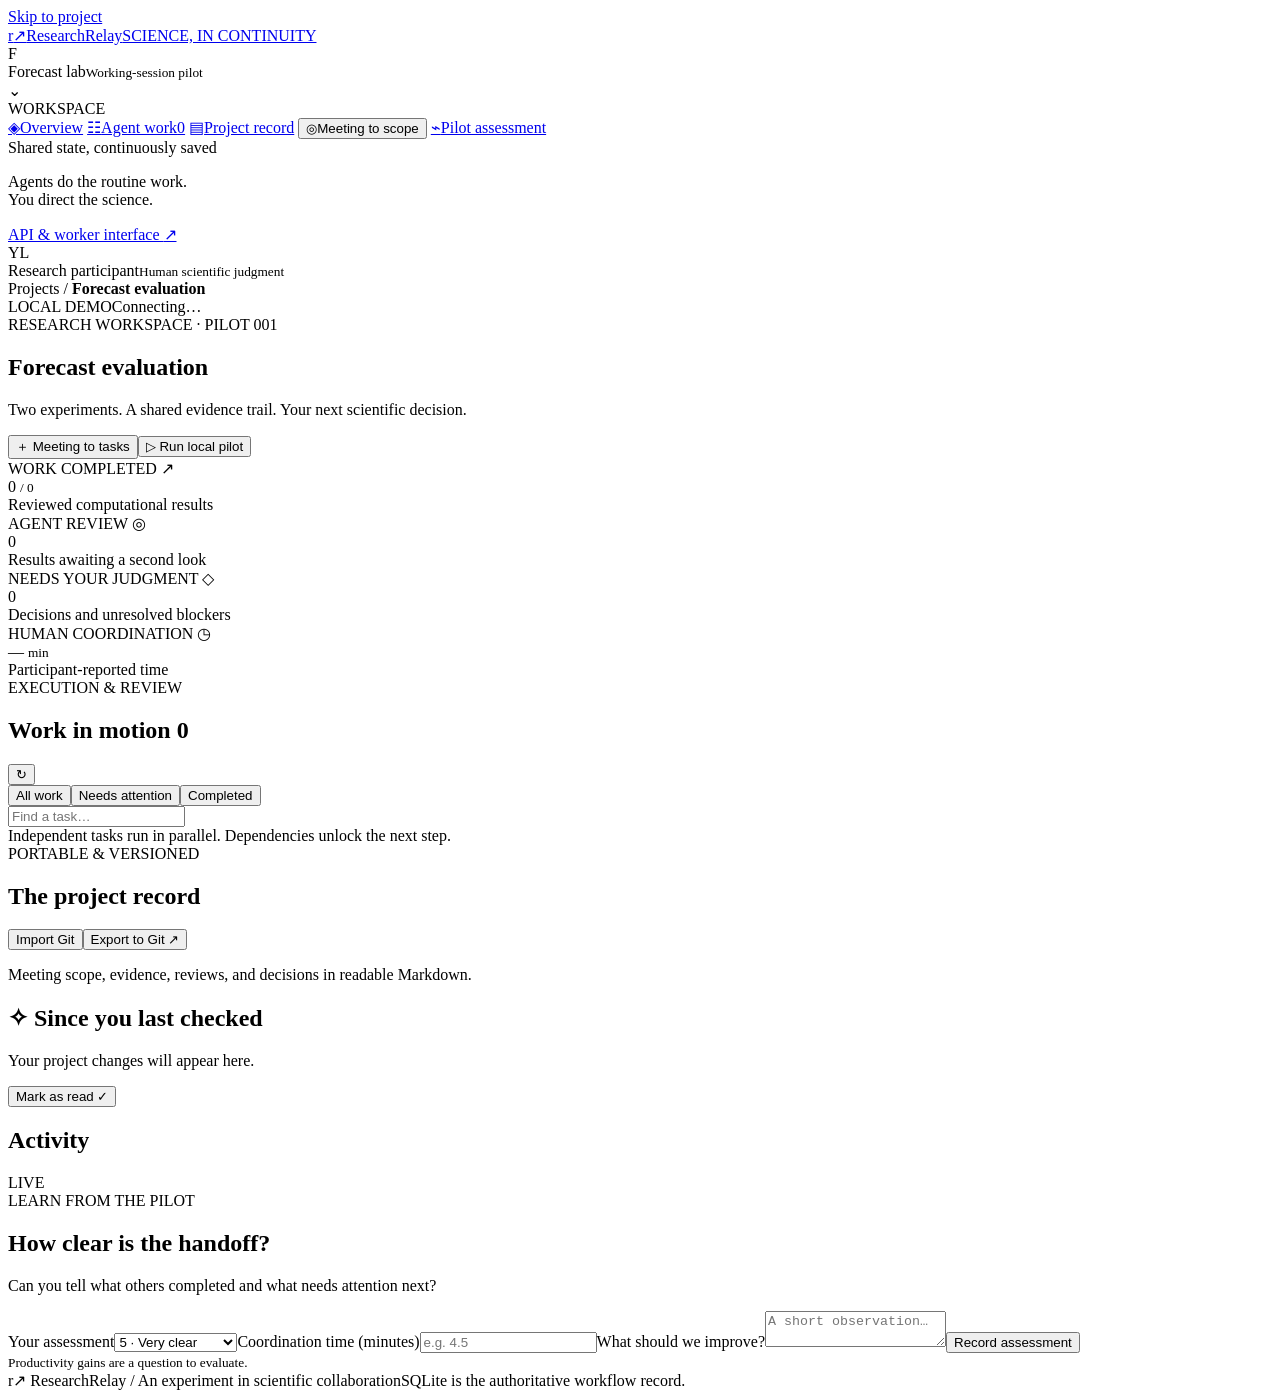
==== researchrelay/static/index.html @ 4f518f79 "Rename application and package to ResearchRelay" ====
<!doctype html>
<html lang="en">
<head>
  <meta charset="utf-8">
  <meta name="viewport" content="width=device-width, initial-scale=1">
  <meta name="theme-color" content="#122b32">
  <meta name="description" content="ResearchRelay keeps scientific agents, evidence, and human decisions in one shared project record.">
  <title>ResearchRelay · Scientific collaboration</title>
  <link rel="icon" href="/static/favicon.svg" type="image/svg+xml">
  <link rel="stylesheet" href="/static/styles.css">
  <script defer src="/static/app.js"></script>
</head>
<body>
  <a class="skip-link" href="#main">Skip to project</a>
  <aside class="sidebar">
    <a href="/" class="brand" aria-label="ResearchRelay home"><span class="brand-mark">r<span>↗</span></span><span>ResearchRelay<span class="brand-caption">SCIENCE, IN CONTINUITY</span></span></a>
    <div class="workspace-picker"><span class="workspace-icon">F</span><div>Forecast lab<small>Working-session pilot</small></div><span class="muted">⌄</span></div>
    <span class="nav-label">WORKSPACE</span>
    <nav aria-label="Project navigation">
      <a class="nav-link selected" href="#overview"><span>◈</span>Overview</a>
      <a class="nav-link" href="#work"><span>☷</span>Agent work<span id="nav-task-count" class="nav-count">0</span></a>
      <a class="nav-link" href="#record"><span>▤</span>Project record</a>
      <button class="nav-link" id="nav-meeting"><span>◎</span>Meeting to scope</button>
      <a class="nav-link" href="#assessment"><span>⌁</span>Pilot assessment</a>
    </nav>
    <div class="sidebar-context"><span class="live-dot"></span> Shared state, continuously saved<p>Agents do the routine work.<br>You direct the science.</p></div>
    <div class="sidebar-bottom"><a href="/docs" target="_blank" rel="noopener">API & worker interface <span>↗</span></a><div class="person"><span class="avatar human">YL</span><div>Research participant<small>Human scientific judgment</small></div></div></div>
  </aside>

  <div class="app-shell">
    <header class="topbar"><div class="breadcrumb">Projects <span>/</span> <strong id="project-label">Forecast evaluation</strong></div><div class="topbar-right"><span class="local-badge"><span class="live-dot"></span> LOCAL DEMO</span><span id="connection-status" class="connection-status">Connecting…</span></div></header>
    <main id="main">
      <section id="overview" class="page-heading"><div><div class="eyebrow">RESEARCH WORKSPACE <span>·</span> PILOT 001</div><h1>Forecast evaluation</h1><p>Two experiments. A shared evidence trail. Your next scientific decision.</p></div><div class="heading-actions"><button id="meeting-button" class="button secondary"><span>＋</span> Meeting to tasks</button><button id="pilot-button" class="button primary"><span>▷</span> Run local pilot</button></div></section>
      <div id="notice" class="notice" role="status" hidden></div>
      <section class="stats" aria-label="Project status">
        <article class="stat"><div class="stat-label">WORK COMPLETED <span>↗</span></div><div class="stat-value" id="stat-completed">0 <small>/ 0</small></div><div class="stat-detail">Reviewed computational results</div></article>
        <article class="stat"><div class="stat-label">AGENT REVIEW <span>◎</span></div><div class="stat-value" id="stat-review">0</div><div class="stat-detail">Results awaiting a second look</div></article>
        <article class="stat"><div class="stat-label">NEEDS YOUR JUDGMENT <span>◇</span></div><div class="stat-value accent" id="stat-attention">0</div><div class="stat-detail">Decisions and unresolved blockers</div></article>
        <article class="stat"><div class="stat-label">HUMAN COORDINATION <span>◷</span></div><div class="stat-value" id="stat-time">— <small>min</small></div><div class="stat-detail">Participant-reported time</div></article>
      </section>

      <section id="decision-section" class="decision-section" aria-label="Human scientific decisions"></section>
      <div class="workspace-grid">
        <div class="main-column">
          <section id="work" class="panel work-panel"><div class="panel-heading"><div><div class="eyebrow">EXECUTION & REVIEW</div><h2>Work in motion <span id="work-count" class="count-pill">0</span></h2></div><button id="refresh-button" class="icon-button" title="Refresh project" aria-label="Refresh project">↻</button></div><div class="work-toolbar"><div class="tabs" role="group" aria-label="Filter tasks"><button class="tab active" data-filter="all">All work</button><button class="tab" data-filter="attention">Needs attention</button><button class="tab" data-filter="completed">Completed</button></div><input id="task-search" class="search" type="search" placeholder="Find a task…" aria-label="Find a task"></div><div id="task-list" class="task-list"></div><div class="panel-foot"><span class="live-dot"></span> Independent tasks run in parallel. Dependencies unlock the next step.</div></section>
          <section id="record" class="panel record-panel"><div class="panel-heading"><div><div class="eyebrow">PORTABLE & VERSIONED</div><h2>The project record</h2></div><div class="record-actions"><button id="import-button" class="text-button" title="Import artifact updates from the configured local repository">Import Git</button><button id="export-button" class="text-button">Export to Git ↗</button></div></div><p class="section-intro">Meeting scope, evidence, reviews, and decisions in readable Markdown.</p><div id="artifact-list" class="artifact-list"></div></section>
        </div>
        <aside class="right-column">
          <section class="panel catchup-panel"><div class="panel-heading"><h2><span class="small-icon">✧</span> Since you last checked</h2></div><p id="catchup-text">Your project changes will appear here.</p><button id="mark-seen-button" class="text-button">Mark as read <span>✓</span></button></section>
          <section class="panel activity-panel"><div class="panel-heading"><h2>Activity</h2><span class="live-tag">LIVE</span></div><div id="activity-list" class="activity-list"></div></section>
          <section id="assessment" class="panel assessment-panel"><div class="panel-heading"><div><div class="eyebrow">LEARN FROM THE PILOT</div><h2>How clear is the handoff?</h2></div></div><p>Can you tell what others completed and what needs attention next?</p><form id="assessment-form"><label for="assessment-rating">Your assessment</label><select id="assessment-rating"><option value="5">5 · Very clear</option><option value="4">4 · Mostly clear</option><option value="3">3 · Some gaps</option><option value="2">2 · Hard to follow</option><option value="1">1 · Unclear</option></select><label for="coordination-time">Coordination time (minutes)</label><input id="coordination-time" type="number" min="0" step="0.5" placeholder="e.g. 4.5"><label for="assessment-note">What should we improve?</label><textarea id="assessment-note" rows="2" placeholder="A short observation…"></textarea><button class="button secondary full-width" type="submit">Record assessment</button></form><small>Productivity gains are a question to evaluate.</small></section>
        </aside>
      </div>
      <footer class="footer"><span><span class="brand-mini">r↗</span> ResearchRelay <span class="footer-separator">/</span> An experiment in scientific collaboration</span><span id="footer-state">SQLite is the authoritative workflow record.</span></footer>
    </main>
  </div>

  <dialog id="meeting-dialog" class="wide-dialog"><div class="dialog-head"><div><div class="eyebrow">FROM CONVERSATION TO SHARED SCOPE</div><h2>Meeting to tasks</h2></div><button class="icon-button close-dialog" aria-label="Close meeting dialog">×</button></div><div class="dialog-content"><form id="meeting-form"><p class="section-intro">Paste meeting notes or upload a text/Markdown file. Review the proposed scope before agents begin.</p><label for="meeting-notes">Meeting notes</label><textarea id="meeting-notes" rows="9" placeholder="Decisions, proposed work, owners, and open questions…" required></textarea><div class="form-row"><label class="file-picker">↑ Upload notes<input id="meeting-upload" type="file" accept=".txt,.md,.markdown,text/plain,text/markdown"></label><button type="submit" class="button primary">Extract meeting artifacts →</button></div></form><section id="meeting-preview" hidden><div class="review-banner">Review the scope <span>Explicit meeting outcomes and agent inferences are labeled separately.</span></div><div id="meeting-summary"></div><h3>Agreed decisions & rationale</h3><div id="meeting-decisions"></div><h3>Proposed tasks <small>Edit before authorizing execution</small></h3><div id="proposal-list"></div><h3>Open scientific questions</h3><div id="meeting-questions"></div><button id="approve-scope-button" class="button primary full-width">Approve edited scope & queue tasks</button></section></div></dialog>
  <dialog id="detail-dialog" class="wide-dialog"><div class="dialog-head"><div><div id="detail-eyebrow" class="eyebrow">PROJECT RECORD</div><h2 id="detail-title">Artifact</h2></div><button class="icon-button close-dialog" aria-label="Close details">×</button></div><div id="detail-content" class="dialog-content"></div></dialog>
  <div id="toast" class="toast" role="status" hidden></div>
</body>
</html>
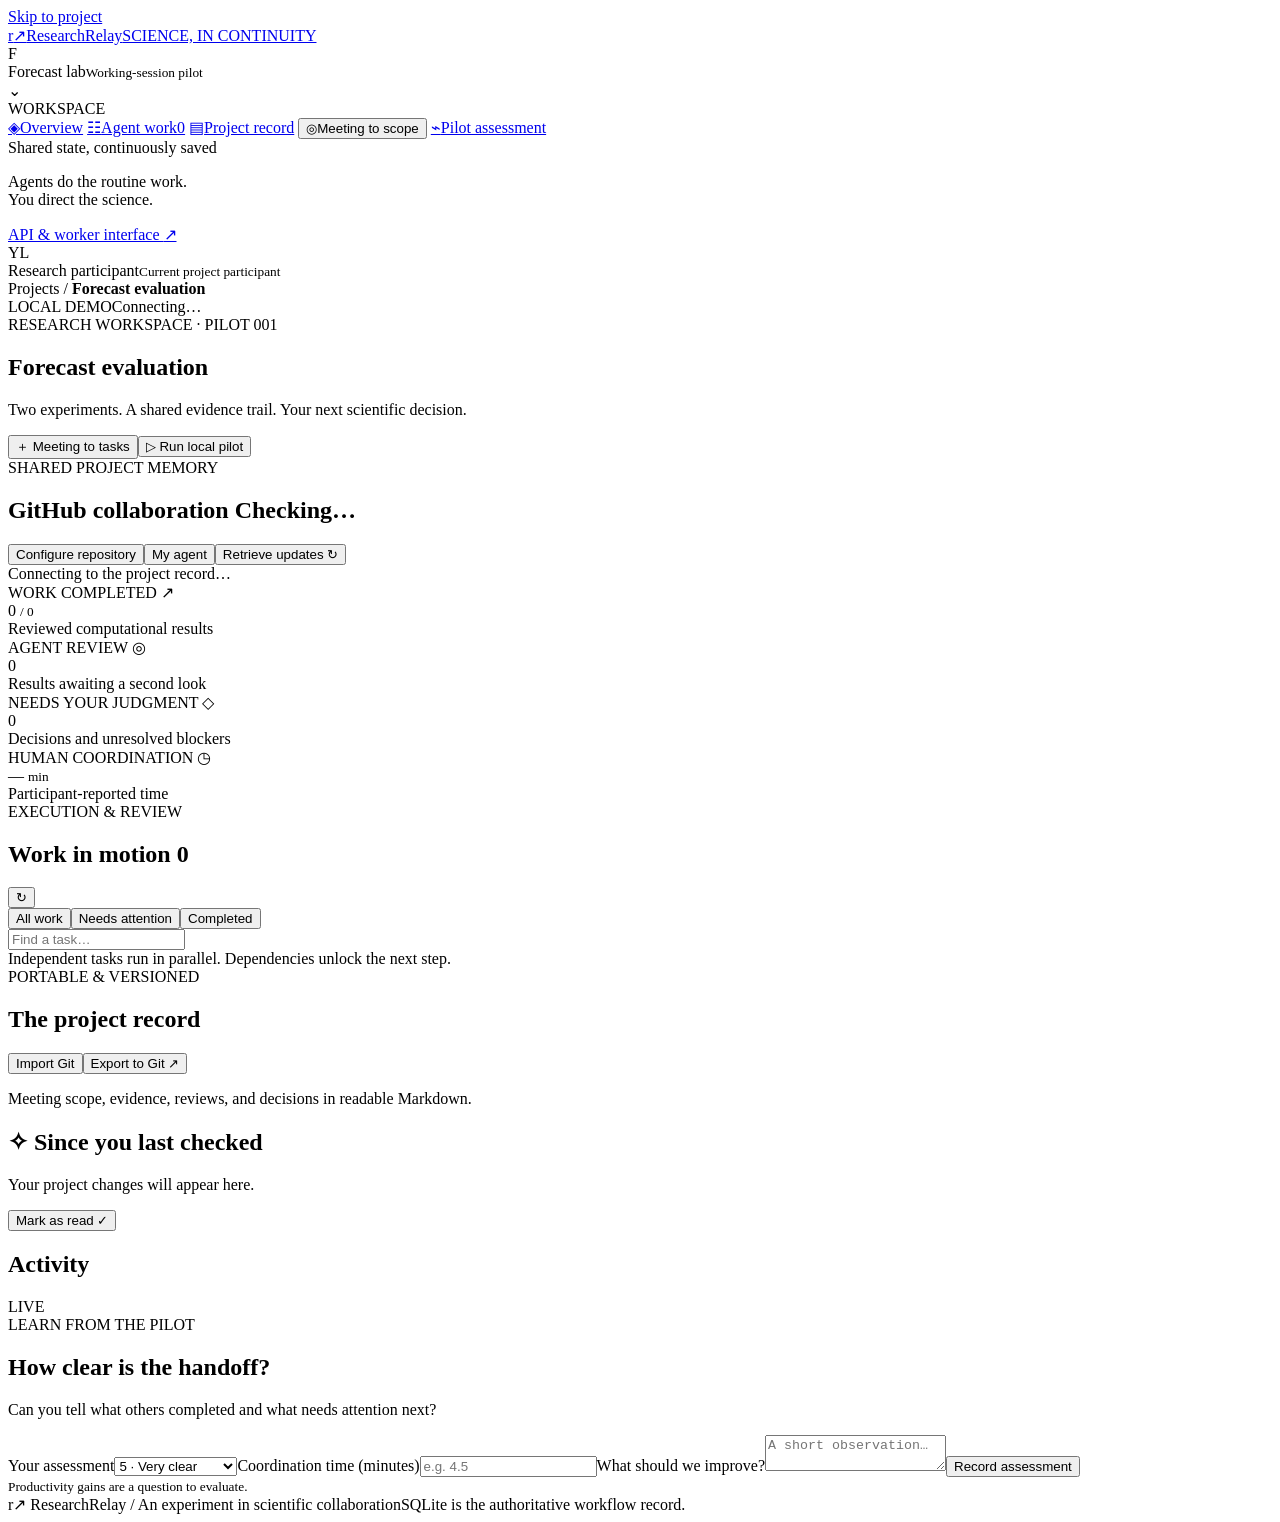
==== commit 7b89d78c: "Enable shared GitHub knowledge and participant agent handoffs" ====
--- a/researchrelay/static/index.html
+++ b/researchrelay/static/index.html
@@ -14,7 +14,7 @@
   <a class="skip-link" href="#main">Skip to project</a>
   <aside class="sidebar">
     <a href="/" class="brand" aria-label="ResearchRelay home"><span class="brand-mark">r<span>↗</span></span><span>ResearchRelay<span class="brand-caption">SCIENCE, IN CONTINUITY</span></span></a>
-    <div class="workspace-picker"><span class="workspace-icon">F</span><div>Forecast lab<small>Working-session pilot</small></div><span class="muted">⌄</span></div>
+    <div class="workspace-picker"><span class="workspace-icon">F</span><div><span id="workspace-name">Forecast lab</span><small id="workspace-caption">Working-session pilot</small></div><span class="muted">⌄</span></div>
     <span class="nav-label">WORKSPACE</span>
     <nav aria-label="Project navigation">
       <a class="nav-link selected" href="#overview"><span>◈</span>Overview</a>
@@ -24,14 +24,21 @@
       <a class="nav-link" href="#assessment"><span>⌁</span>Pilot assessment</a>
     </nav>
     <div class="sidebar-context"><span class="live-dot"></span> Shared state, continuously saved<p>Agents do the routine work.<br>You direct the science.</p></div>
-    <div class="sidebar-bottom"><a href="/docs" target="_blank" rel="noopener">API & worker interface <span>↗</span></a><div class="person"><span class="avatar human">YL</span><div>Research participant<small>Human scientific judgment</small></div></div></div>
+    <div class="sidebar-bottom"><a href="/docs" target="_blank" rel="noopener">API & worker interface <span>↗</span></a><div class="person"><span class="avatar human">YL</span><div><span id="participant-label">Research participant</span><small>Current project participant</small></div></div></div>
   </aside>
 
   <div class="app-shell">
     <header class="topbar"><div class="breadcrumb">Projects <span>/</span> <strong id="project-label">Forecast evaluation</strong></div><div class="topbar-right"><span class="local-badge"><span class="live-dot"></span> LOCAL DEMO</span><span id="connection-status" class="connection-status">Connecting…</span></div></header>
     <main id="main">
-      <section id="overview" class="page-heading"><div><div class="eyebrow">RESEARCH WORKSPACE <span>·</span> PILOT 001</div><h1>Forecast evaluation</h1><p>Two experiments. A shared evidence trail. Your next scientific decision.</p></div><div class="heading-actions"><button id="meeting-button" class="button secondary"><span>＋</span> Meeting to tasks</button><button id="pilot-button" class="button primary"><span>▷</span> Run local pilot</button></div></section>
+      <section id="overview" class="page-heading"><div><div class="eyebrow">RESEARCH WORKSPACE <span>·</span> PILOT 001</div><h1 id="project-title">Forecast evaluation</h1><p id="project-description">Two experiments. A shared evidence trail. Your next scientific decision.</p></div><div class="heading-actions"><button id="meeting-button" class="button secondary"><span>＋</span> Meeting to tasks</button><button id="pilot-button" class="button primary"><span>▷</span> Run local pilot</button></div></section>
       <div id="notice" class="notice" role="status" hidden></div>
+      <section id="shared-project" class="panel shared-project-panel" aria-label="Shared GitHub project">
+        <div class="panel-heading"><div><div class="eyebrow">SHARED PROJECT MEMORY</div><h2>GitHub collaboration <span id="sync-status" class="sync-status">Checking…</span></h2></div><div class="shared-actions"><button id="configure-project-button" class="text-button">Configure repository</button><button id="agent-profile-button" class="button secondary">My agent</button><button id="sync-project-button" class="button secondary">Retrieve updates ↻</button></div></div>
+        <div id="sync-details" class="sync-details" aria-live="polite">Connecting to the project record…</div>
+        <div id="sync-error" class="sync-error" role="status" hidden></div>
+        <div id="knowledge-header" class="knowledge-heading" hidden><div><strong>Shared knowledge</strong><small id="knowledge-format">Portable Markdown / YAML</small></div><button id="new-contribution-button" class="button secondary">＋ New contribution</button></div>
+        <div id="knowledge-list" class="knowledge-list"></div>
+      </section>
       <section class="stats" aria-label="Project status">
         <article class="stat"><div class="stat-label">WORK COMPLETED <span>↗</span></div><div class="stat-value" id="stat-completed">0 <small>/ 0</small></div><div class="stat-detail">Reviewed computational results</div></article>
         <article class="stat"><div class="stat-label">AGENT REVIEW <span>◎</span></div><div class="stat-value" id="stat-review">0</div><div class="stat-detail">Results awaiting a second look</div></article>
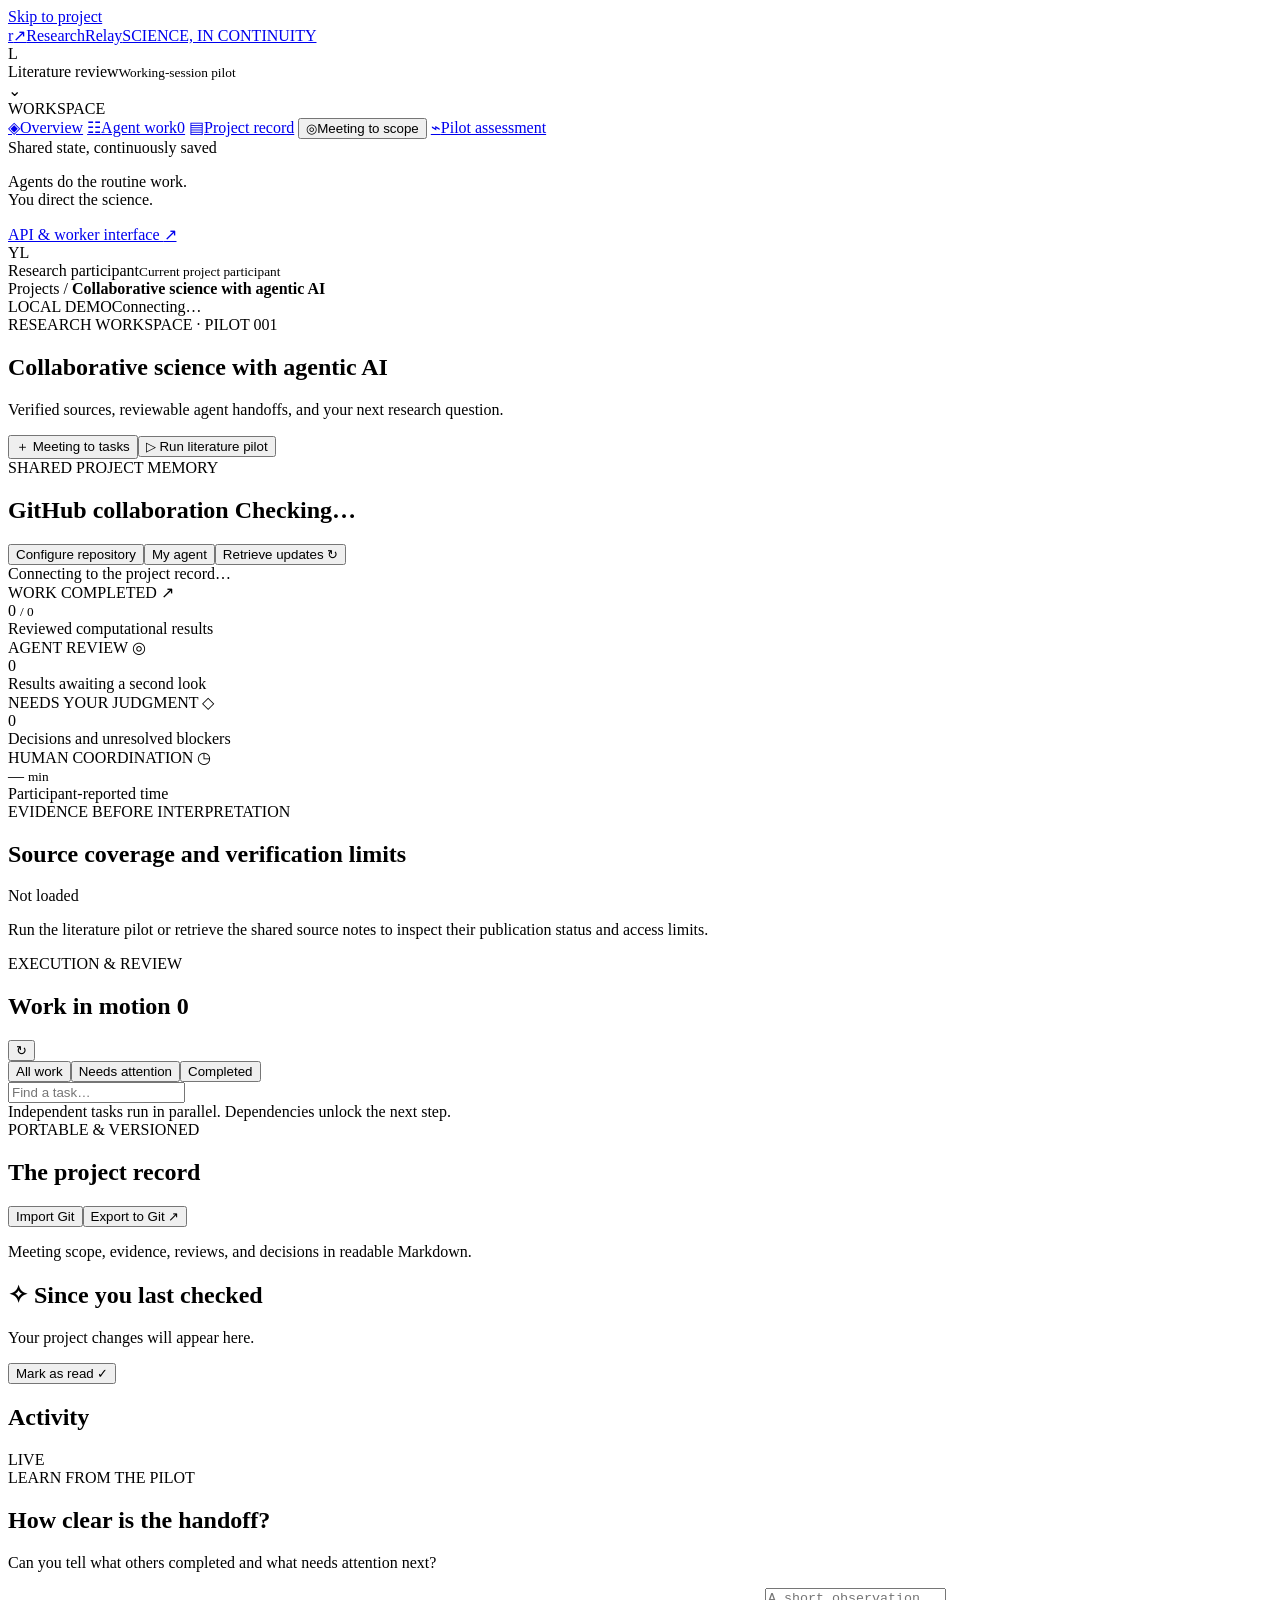
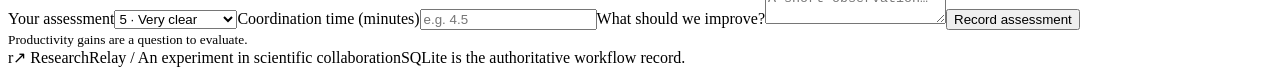
==== commit 20a820dc: "Replace forecast demo with literature collaboration and VS Code agents" ====
--- a/researchrelay/static/index.html
+++ b/researchrelay/static/index.html
@@ -14,7 +14,7 @@
   <a class="skip-link" href="#main">Skip to project</a>
   <aside class="sidebar">
     <a href="/" class="brand" aria-label="ResearchRelay home"><span class="brand-mark">r<span>↗</span></span><span>ResearchRelay<span class="brand-caption">SCIENCE, IN CONTINUITY</span></span></a>
-    <div class="workspace-picker"><span class="workspace-icon">F</span><div><span id="workspace-name">Forecast lab</span><small id="workspace-caption">Working-session pilot</small></div><span class="muted">⌄</span></div>
+    <div class="workspace-picker"><span class="workspace-icon">L</span><div><span id="workspace-name">Literature review</span><small id="workspace-caption">Working-session pilot</small></div><span class="muted">⌄</span></div>
     <span class="nav-label">WORKSPACE</span>
     <nav aria-label="Project navigation">
       <a class="nav-link selected" href="#overview"><span>◈</span>Overview</a>
@@ -28,9 +28,9 @@
   </aside>
 
   <div class="app-shell">
-    <header class="topbar"><div class="breadcrumb">Projects <span>/</span> <strong id="project-label">Forecast evaluation</strong></div><div class="topbar-right"><span class="local-badge"><span class="live-dot"></span> LOCAL DEMO</span><span id="connection-status" class="connection-status">Connecting…</span></div></header>
+    <header class="topbar"><div class="breadcrumb">Projects <span>/</span> <strong id="project-label">Collaborative science with agentic AI</strong></div><div class="topbar-right"><span class="local-badge"><span class="live-dot"></span> LOCAL DEMO</span><span id="connection-status" class="connection-status">Connecting…</span></div></header>
     <main id="main">
-      <section id="overview" class="page-heading"><div><div class="eyebrow">RESEARCH WORKSPACE <span>·</span> PILOT 001</div><h1 id="project-title">Forecast evaluation</h1><p id="project-description">Two experiments. A shared evidence trail. Your next scientific decision.</p></div><div class="heading-actions"><button id="meeting-button" class="button secondary"><span>＋</span> Meeting to tasks</button><button id="pilot-button" class="button primary"><span>▷</span> Run local pilot</button></div></section>
+      <section id="overview" class="page-heading"><div><div class="eyebrow">RESEARCH WORKSPACE <span>·</span> PILOT 001</div><h1 id="project-title">Collaborative science with agentic AI</h1><p id="project-description">Verified sources, reviewable agent handoffs, and your next research question.</p></div><div class="heading-actions"><button id="meeting-button" class="button secondary"><span>＋</span> Meeting to tasks</button><button id="pilot-button" class="button primary"><span>▷</span> Run literature pilot</button></div></section>
       <div id="notice" class="notice" role="status" hidden></div>
       <section id="shared-project" class="panel shared-project-panel" aria-label="Shared GitHub project">
         <div class="panel-heading"><div><div class="eyebrow">SHARED PROJECT MEMORY</div><h2>GitHub collaboration <span id="sync-status" class="sync-status">Checking…</span></h2></div><div class="shared-actions"><button id="configure-project-button" class="text-button">Configure repository</button><button id="agent-profile-button" class="button secondary">My agent</button><button id="sync-project-button" class="button secondary">Retrieve updates ↻</button></div></div>
@@ -46,6 +46,12 @@
         <article class="stat"><div class="stat-label">HUMAN COORDINATION <span>◷</span></div><div class="stat-value" id="stat-time">— <small>min</small></div><div class="stat-detail">Participant-reported time</div></article>
       </section>
 
+      <section id="literature-coverage" class="panel source-coverage-panel" aria-label="Literature source coverage">
+        <div class="panel-heading"><div><div class="eyebrow">EVIDENCE BEFORE INTERPRETATION</div><h2>Source coverage and verification limits</h2></div><span id="source-count" class="count-pill">Not loaded</span></div>
+        <p id="source-coverage-summary" class="section-intro">Run the literature pilot or retrieve the shared source notes to inspect their publication status and access limits.</p>
+        <div id="source-status-counts" class="source-status-counts"></div>
+        <div id="source-evidence-table" class="source-evidence-table"></div>
+      </section>
       <section id="decision-section" class="decision-section" aria-label="Human scientific decisions"></section>
       <div class="workspace-grid">
         <div class="main-column">
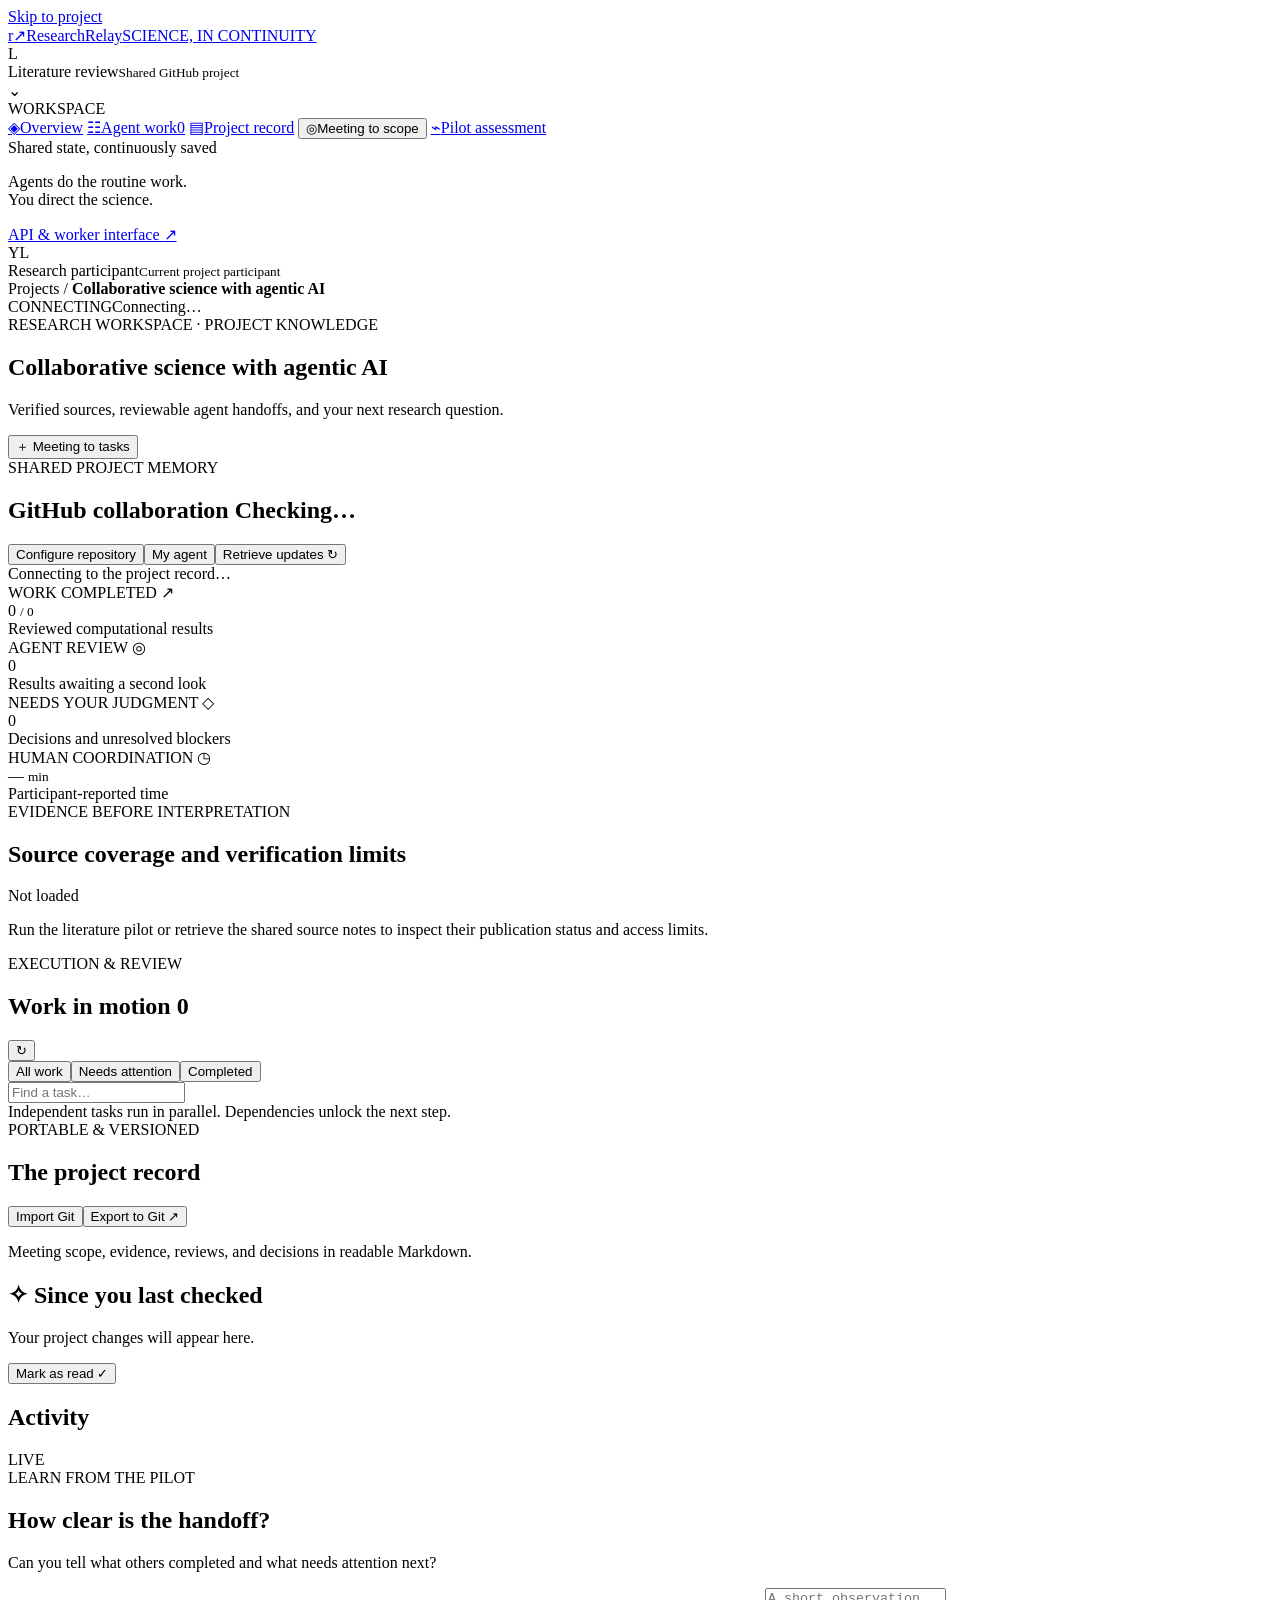
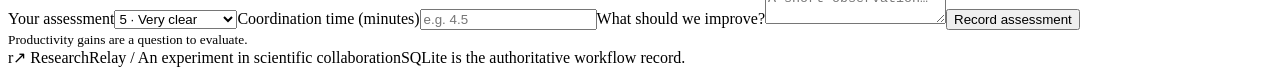
==== commit 3b21f2c2: "Default cowork knowledge to SRTD_DT_test with durable source choices" ====
--- a/researchrelay/static/index.html
+++ b/researchrelay/static/index.html
@@ -14,7 +14,7 @@
   <a class="skip-link" href="#main">Skip to project</a>
   <aside class="sidebar">
     <a href="/" class="brand" aria-label="ResearchRelay home"><span class="brand-mark">r<span>↗</span></span><span>ResearchRelay<span class="brand-caption">SCIENCE, IN CONTINUITY</span></span></a>
-    <div class="workspace-picker"><span class="workspace-icon">L</span><div><span id="workspace-name">Literature review</span><small id="workspace-caption">Working-session pilot</small></div><span class="muted">⌄</span></div>
+    <div class="workspace-picker"><span class="workspace-icon">L</span><div><span id="workspace-name">Literature review</span><small id="workspace-caption">Shared GitHub project</small></div><span class="muted">⌄</span></div>
     <span class="nav-label">WORKSPACE</span>
     <nav aria-label="Project navigation">
       <a class="nav-link selected" href="#overview"><span>◈</span>Overview</a>
@@ -28,9 +28,9 @@
   </aside>
 
   <div class="app-shell">
-    <header class="topbar"><div class="breadcrumb">Projects <span>/</span> <strong id="project-label">Collaborative science with agentic AI</strong></div><div class="topbar-right"><span class="local-badge"><span class="live-dot"></span> LOCAL DEMO</span><span id="connection-status" class="connection-status">Connecting…</span></div></header>
+    <header class="topbar"><div class="breadcrumb">Projects <span>/</span> <strong id="project-label">Collaborative science with agentic AI</strong></div><div class="topbar-right"><span class="local-badge"><span class="live-dot"></span> CONNECTING</span><span id="connection-status" class="connection-status">Connecting…</span></div></header>
     <main id="main">
-      <section id="overview" class="page-heading"><div><div class="eyebrow">RESEARCH WORKSPACE <span>·</span> PILOT 001</div><h1 id="project-title">Collaborative science with agentic AI</h1><p id="project-description">Verified sources, reviewable agent handoffs, and your next research question.</p></div><div class="heading-actions"><button id="meeting-button" class="button secondary"><span>＋</span> Meeting to tasks</button><button id="pilot-button" class="button primary"><span>▷</span> Run literature pilot</button></div></section>
+      <section id="overview" class="page-heading"><div><div class="eyebrow">RESEARCH WORKSPACE <span>·</span> PROJECT KNOWLEDGE</div><h1 id="project-title">Collaborative science with agentic AI</h1><p id="project-description">Verified sources, reviewable agent handoffs, and your next research question.</p></div><div class="heading-actions"><button id="meeting-button" class="button secondary"><span>＋</span> Meeting to tasks</button><button id="pilot-button" class="button primary" hidden><span>▷</span> Run literature pilot</button></div></section>
       <div id="notice" class="notice" role="status" hidden></div>
       <section id="shared-project" class="panel shared-project-panel" aria-label="Shared GitHub project">
         <div class="panel-heading"><div><div class="eyebrow">SHARED PROJECT MEMORY</div><h2>GitHub collaboration <span id="sync-status" class="sync-status">Checking…</span></h2></div><div class="shared-actions"><button id="configure-project-button" class="text-button">Configure repository</button><button id="agent-profile-button" class="button secondary">My agent</button><button id="sync-project-button" class="button secondary">Retrieve updates ↻</button></div></div>
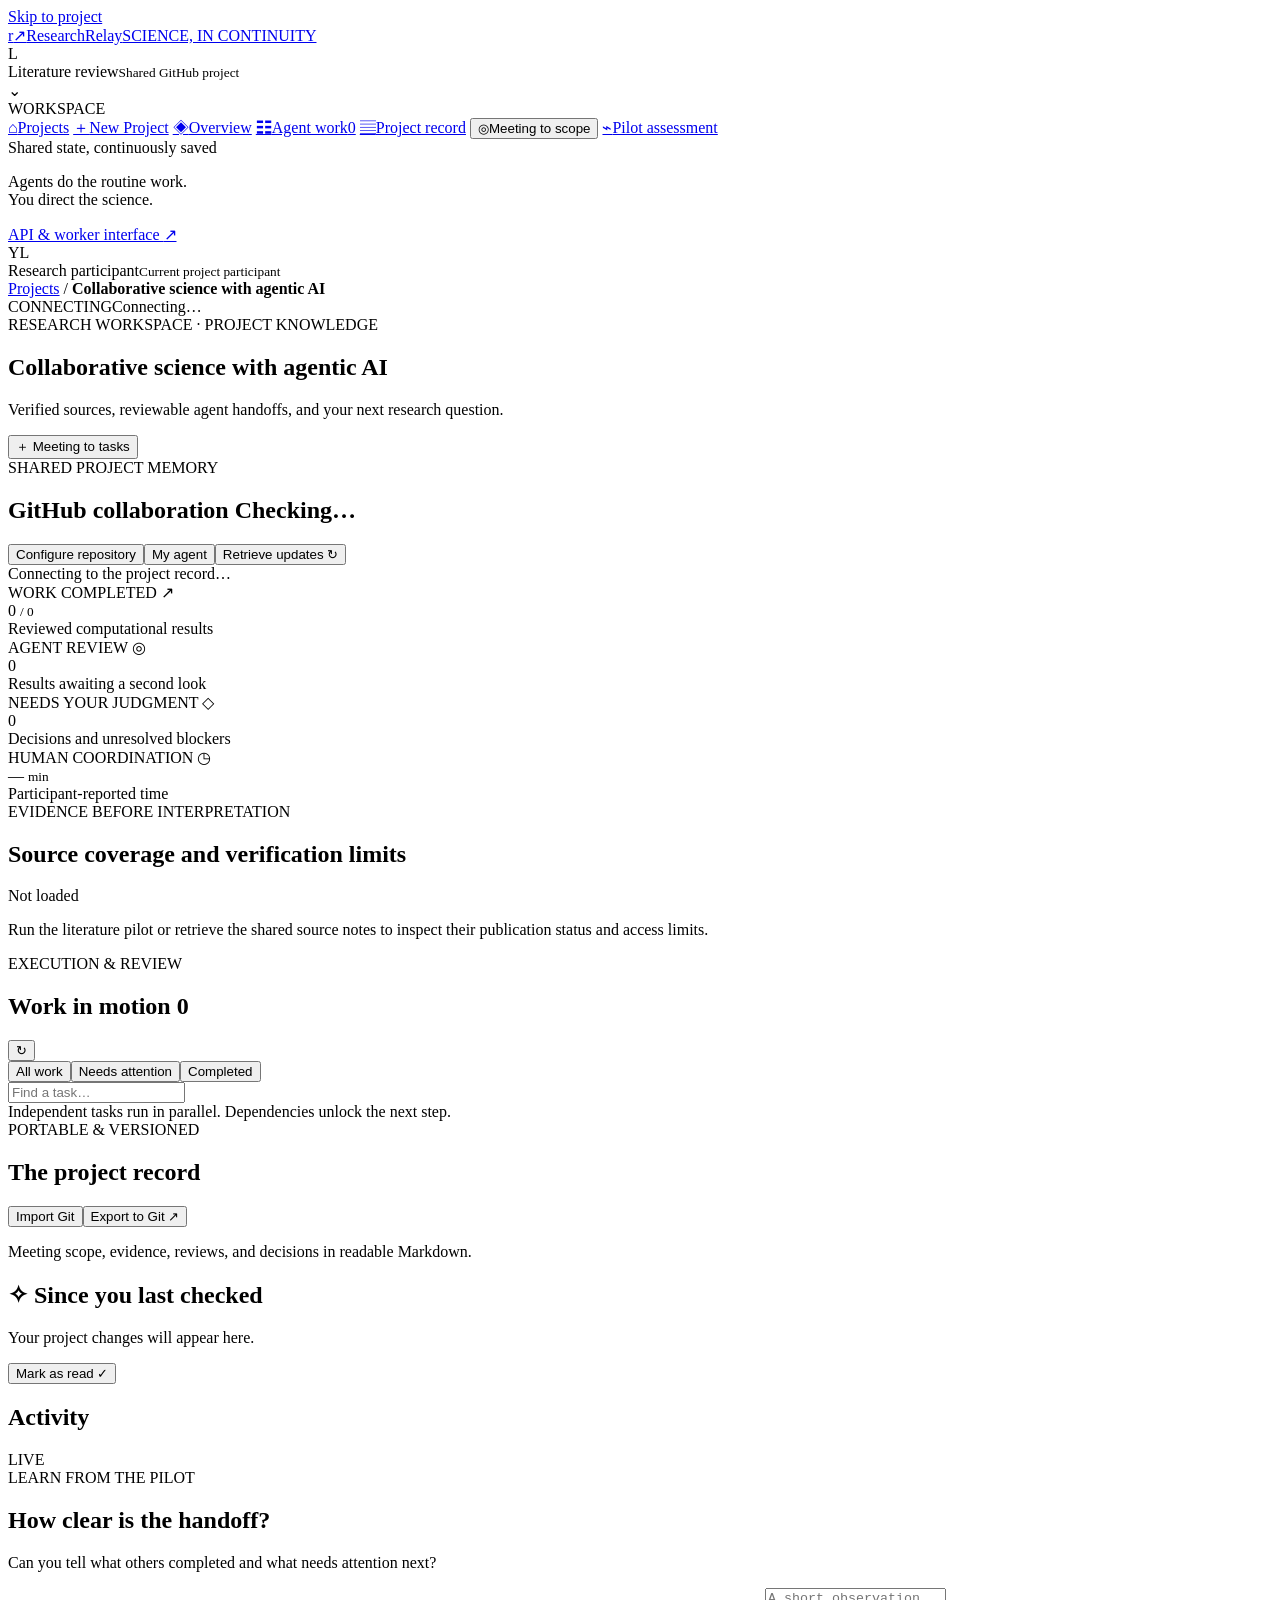
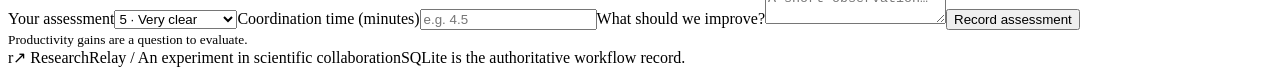
==== commit 93227aae: "Add GitHub-authenticated project workspaces and recoverable initialization" ====
--- a/researchrelay/static/index.html
+++ b/researchrelay/static/index.html
@@ -17,6 +17,8 @@
     <div class="workspace-picker"><span class="workspace-icon">L</span><div><span id="workspace-name">Literature review</span><small id="workspace-caption">Shared GitHub project</small></div><span class="muted">⌄</span></div>
     <span class="nav-label">WORKSPACE</span>
     <nav aria-label="Project navigation">
+      <a class="nav-link hub-project-link" href="/projects"><span>⌂</span>Projects</a>
+      <a class="nav-link hub-project-link" href="/projects?new=1"><span>＋</span>New Project</a>
       <a class="nav-link selected" href="#overview"><span>◈</span>Overview</a>
       <a class="nav-link" href="#work"><span>☷</span>Agent work<span id="nav-task-count" class="nav-count">0</span></a>
       <a class="nav-link" href="#record"><span>▤</span>Project record</a>
@@ -28,7 +30,7 @@
   </aside>
 
   <div class="app-shell">
-    <header class="topbar"><div class="breadcrumb">Projects <span>/</span> <strong id="project-label">Collaborative science with agentic AI</strong></div><div class="topbar-right"><span class="local-badge"><span class="live-dot"></span> CONNECTING</span><span id="connection-status" class="connection-status">Connecting…</span></div></header>
+    <header class="topbar"><div class="breadcrumb"><a href="/projects">Projects</a> <span>/</span> <strong id="project-label">Collaborative science with agentic AI</strong></div><div class="topbar-right"><span class="local-badge"><span class="live-dot"></span> CONNECTING</span><span id="connection-status" class="connection-status">Connecting…</span></div></header>
     <main id="main">
       <section id="overview" class="page-heading"><div><div class="eyebrow">RESEARCH WORKSPACE <span>·</span> PROJECT KNOWLEDGE</div><h1 id="project-title">Collaborative science with agentic AI</h1><p id="project-description">Verified sources, reviewable agent handoffs, and your next research question.</p></div><div class="heading-actions"><button id="meeting-button" class="button secondary"><span>＋</span> Meeting to tasks</button><button id="pilot-button" class="button primary" hidden><span>▷</span> Run literature pilot</button></div></section>
       <div id="notice" class="notice" role="status" hidden></div>
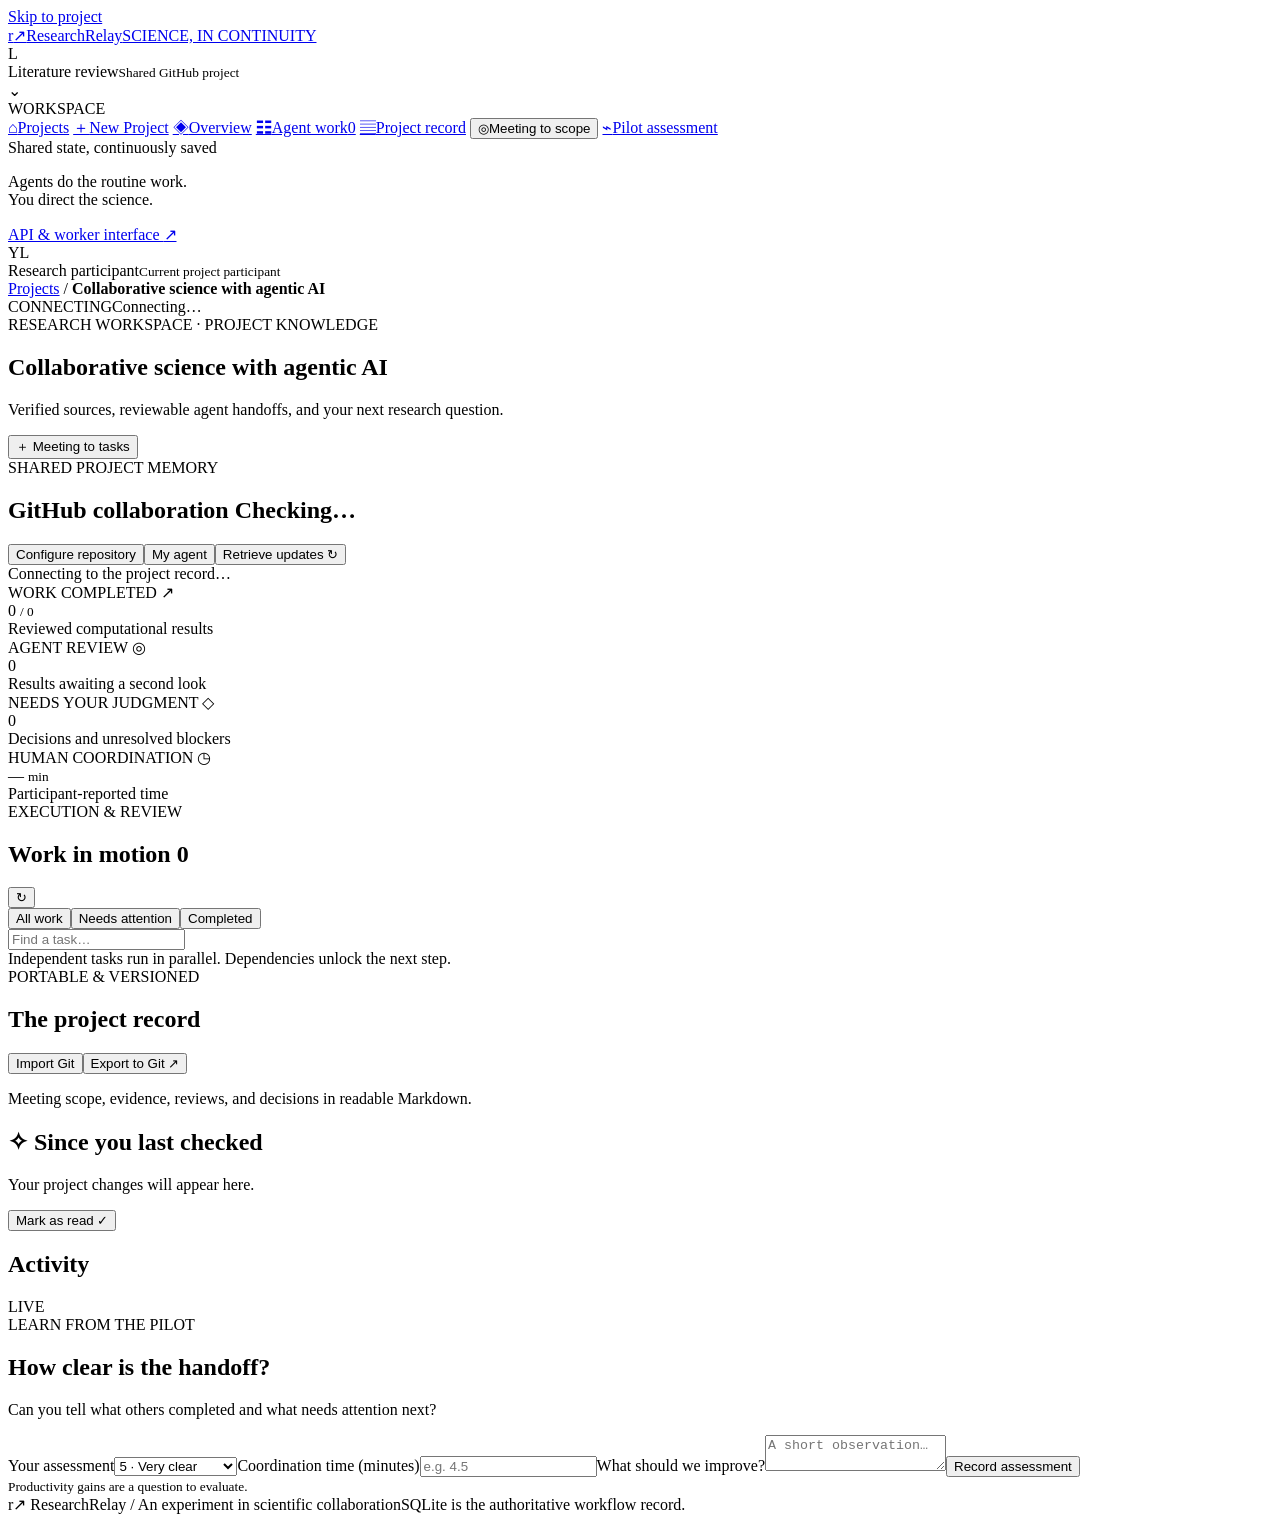
==== commit 069976e5: "Fix local sync paths, knowledge display, and automatic reload" ====
--- a/researchrelay/static/index.html
+++ b/researchrelay/static/index.html
@@ -48,7 +48,7 @@
         <article class="stat"><div class="stat-label">HUMAN COORDINATION <span>◷</span></div><div class="stat-value" id="stat-time">— <small>min</small></div><div class="stat-detail">Participant-reported time</div></article>
       </section>
 
-      <section id="literature-coverage" class="panel source-coverage-panel" aria-label="Literature source coverage">
+      <section id="literature-coverage" class="panel source-coverage-panel" aria-label="Literature source coverage" hidden>
         <div class="panel-heading"><div><div class="eyebrow">EVIDENCE BEFORE INTERPRETATION</div><h2>Source coverage and verification limits</h2></div><span id="source-count" class="count-pill">Not loaded</span></div>
         <p id="source-coverage-summary" class="section-intro">Run the literature pilot or retrieve the shared source notes to inspect their publication status and access limits.</p>
         <div id="source-status-counts" class="source-status-counts"></div>
